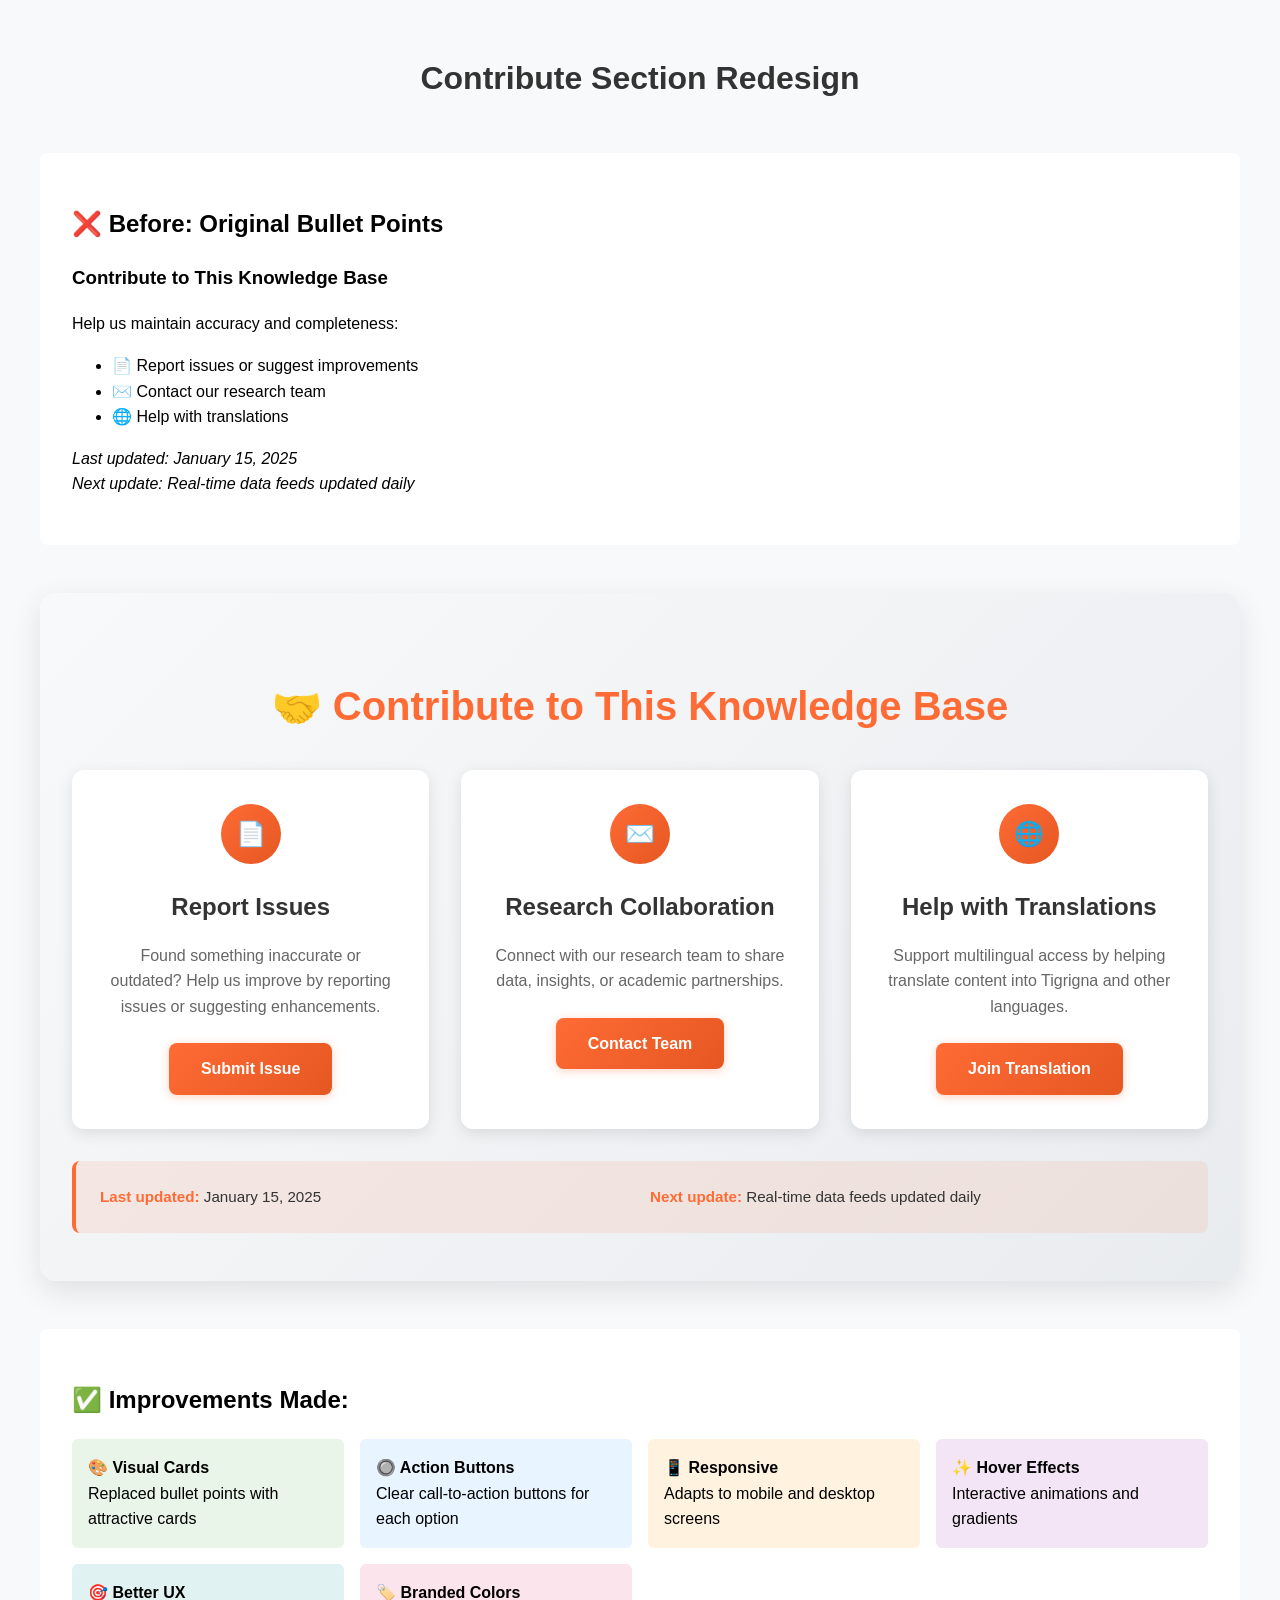
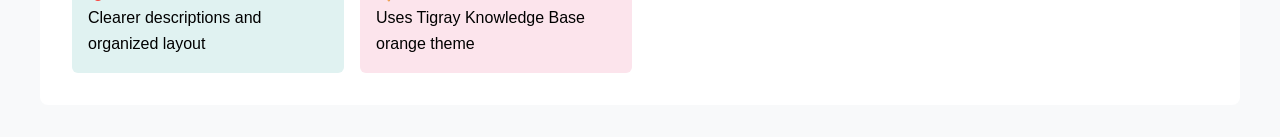
==== docs/contribute-test.html @ ef5b1fa2 "Redesign contribute section with modern card layout - Replace bullet point list with attractive inte" ====
<!DOCTYPE html>
<html lang="en">
<head>
    <meta charset="UTF-8">
    <meta name="viewport" content="width=device-width, initial-scale=1.0">
    <title>Contribute Section Test - Tigray Knowledge Base</title>
    <link rel="stylesheet" href="assets/css/enhanced.css">
    <style>
        body {
            font-family: 'Inter', -apple-system, BlinkMacSystemFont, 'Segoe UI', Roboto, sans-serif;
            margin: 0;
            padding: 2rem;
            background: #f8f9fa;
            line-height: 1.6;
        }
        .container {
            max-width: 1200px;
            margin: 0 auto;
        }
        /* Material Design Icons simulation */
        .contribute-icon {
            display: flex;
            align-items: center;
            justify-content: center;
            width: 60px;
            height: 60px;
            background: linear-gradient(135deg, #ff6b35, #e55722);
            border-radius: 50%;
            margin: 0 auto 1rem;
            color: white;
            font-size: 1.5rem;
            font-weight: bold;
        }
    </style>
</head>
<body>
    <div class="container">
        <h1 style="text-align: center; color: #333; margin-bottom: 3rem;">Contribute Section Redesign</h1>
        
        <!-- Original problematic version -->
        <div style="background: white; padding: 2rem; border-radius: 8px; margin-bottom: 3rem;">
            <h2>❌ Before: Original Bullet Points</h2>
            <h3>Contribute to This Knowledge Base</h3>
            <p>Help us maintain accuracy and completeness:</p>
            <ul>
                <li>📄 Report issues or suggest improvements</li>
                <li>✉️ Contact our research team</li>
                <li>🌐 Help with translations</li>
            </ul>
            <p><em>Last updated: January 15, 2025</em><br>
            <em>Next update: Real-time data feeds updated daily</em></p>
        </div>

        <!-- New redesigned version -->
        <div class="contribute-section">
            <h2>🤝 Contribute to This Knowledge Base</h2>
            
            <div class="contribute-grid">
                <div class="contribute-card">
                    <div class="contribute-icon">📄</div>
                    <h3>Report Issues</h3>
                    <p>Found something inaccurate or outdated? Help us improve by reporting issues or suggesting enhancements.</p>
                    <a href="#" class="contribute-btn">Submit Issue</a>
                </div>
                
                <div class="contribute-card">
                    <div class="contribute-icon">✉️</div>
                    <h3>Research Collaboration</h3>
                    <p>Connect with our research team to share data, insights, or academic partnerships.</p>
                    <a href="#" class="contribute-btn">Contact Team</a>
                </div>
                
                <div class="contribute-card">
                    <div class="contribute-icon">🌐</div>
                    <h3>Help with Translations</h3>
                    <p>Support multilingual access by helping translate content into Tigrigna and other languages.</p>
                    <a href="#" class="contribute-btn">Join Translation</a>
                </div>
            </div>

            <div class="update-info">
                <div class="update-item">
                    <strong>Last updated:</strong> January 15, 2025
                </div>
                <div class="update-item">
                    <strong>Next update:</strong> Real-time data feeds updated daily
                </div>
            </div>
        </div>

        <!-- Features showcase -->
        <div style="background: white; padding: 2rem; border-radius: 8px; margin-top: 3rem;">
            <h2>✅ Improvements Made:</h2>
            <div style="display: grid; grid-template-columns: repeat(auto-fit, minmax(250px, 1fr)); gap: 1rem;">
                <div style="padding: 1rem; background: #e8f5e8; border-radius: 6px;">
                    <strong>🎨 Visual Cards</strong><br>
                    Replaced bullet points with attractive cards
                </div>
                <div style="padding: 1rem; background: #e8f4ff; border-radius: 6px;">
                    <strong>🔘 Action Buttons</strong><br>
                    Clear call-to-action buttons for each option
                </div>
                <div style="padding: 1rem; background: #fff3e0; border-radius: 6px;">
                    <strong>📱 Responsive</strong><br>
                    Adapts to mobile and desktop screens
                </div>
                <div style="padding: 1rem; background: #f3e5f5; border-radius: 6px;">
                    <strong>✨ Hover Effects</strong><br>
                    Interactive animations and gradients
                </div>
                <div style="padding: 1rem; background: #e0f2f1; border-radius: 6px;">
                    <strong>🎯 Better UX</strong><br>
                    Clearer descriptions and organized layout
                </div>
                <div style="padding: 1rem; background: #fce4ec; border-radius: 6px;">
                    <strong>🏷️ Branded Colors</strong><br>
                    Uses Tigray Knowledge Base orange theme
                </div>
            </div>
        </div>
    </div>
</body>
</html>
---- docs/assets/css/enhanced.css ----
/* Enhanced styles for Tigray Knowledge Base */

/* Hero sections and landing page enhancements */
.hero-section {
    background: linear-gradient(135deg, #1e3a8a 0%, #3b82f6 100%);
    color: white;
    padding: 3rem 2rem;
    text-align: center;
    border-radius: 8px;
    margin: 2rem 0;
}

.hero-section h1 {
    font-size: 3.5rem;
    font-weight: 700;
    margin-bottom: 1rem;
    text-shadow: 2px 2px 4px rgba(0,0,0,0.3);
}

.hero-section .subtitle {
    font-size: 1.3rem;
    opacity: 0.9;
    margin-bottom: 2rem;
}

/* Stats cards */
.stats-grid {
    display: grid;
    grid-template-columns: repeat(auto-fit, minmax(250px, 1fr));
    gap: 1.5rem;
    margin: 2rem 0;
}

.stat-card {
    background: var(--md-default-bg-color);
    border: 1px solid var(--md-default-fg-color--lighter);
    border-radius: 8px;
    padding: 1.5rem;
    text-align: center;
    transition: transform 0.2s ease, box-shadow 0.2s ease;
}

.stat-card:hover {
    transform: translateY(-4px);
    box-shadow: 0 8px 25px rgba(0,0,0,0.1);
}

.stat-number {
    font-size: 2.5rem;
    font-weight: 700;
    color: var(--md-primary-fg-color);
    display: block;
}

.stat-label {
    font-size: 0.9rem;
    color: var(--md-default-fg-color--light);
    text-transform: uppercase;
    letter-spacing: 0.5px;
}

/* Content grid layouts */
.content-grid {
    display: grid;
    grid-template-columns: repeat(auto-fit, minmax(300px, 1fr));
    gap: 2rem;
    margin: 2rem 0;
}

.feature-card {
    background: var(--md-default-bg-color);
    border: 1px solid var(--md-default-fg-color--lightest);
    border-radius: 8px;
    padding: 1.5rem;
    transition: all 0.3s ease;
}

.feature-card:hover {
    border-color: var(--md-primary-fg-color);
    box-shadow: 0 4px 20px rgba(59, 130, 246, 0.15);
}

.feature-card h3 {
    margin-top: 0;
    color: var(--md-primary-fg-color);
}

/* Chart containers */
.chart-container {
    background: var(--md-default-bg-color);
    border: 1px solid var(--md-default-fg-color--lightest);
    border-radius: 8px;
    padding: 1rem;
    margin: 1.5rem 0;
    overflow: hidden;
}

.chart-title {
    font-size: 1.1rem;
    font-weight: 600;
    margin-bottom: 1rem;
    text-align: center;
    color: var(--md-default-fg-color);
}

/* Data table enhancements */
.data-table {
    width: 100%;
    border-collapse: collapse;
    margin: 1.5rem 0;
    background: var(--md-default-bg-color);
}

.data-table th,
.data-table td {
    padding: 0.75rem 1rem;
    text-align: left;
    border-bottom: 1px solid var(--md-default-fg-color--lightest);
}

.data-table th {
    background: var(--md-code-bg-color);
    font-weight: 600;
    color: var(--md-default-fg-color);
}

.data-table tr:hover {
    background: var(--md-code-bg-color);
}

/* Memorial and sensitive content styling */
.memorial-section {
    border-left: 4px solid #dc3545;
    padding-left: 1.5rem;
    margin: 2rem 0;
    background: rgba(220, 53, 69, 0.05);
    border-radius: 0 8px 8px 0;
}

.memorial-section h3 {
    color: #dc3545;
    margin-top: 0;
}

.victim-card {
    background: white;
    border: 1px solid #dee2e6;
    border-radius: 8px;
    padding: 1rem;
    margin: 1rem 0;
    box-shadow: 0 2px 4px rgba(0,0,0,0.1);
}

.victim-name {
    font-weight: 600;
    font-size: 1.1rem;
    margin-bottom: 0.5rem;
}

.victim-details {
    font-size: 0.9rem;
    color: #6c757d;
}

/* Timeline styles */
.timeline {
    position: relative;
    padding-left: 2rem;
}

.timeline::before {
    content: '';
    position: absolute;
    left: 1rem;
    top: 0;
    bottom: 0;
    width: 2px;
    background: var(--md-primary-fg-color);
}

.timeline-item {
    position: relative;
    margin-bottom: 2rem;
    padding-left: 2rem;
}

.timeline-item::before {
    content: '';
    position: absolute;
    left: -0.5rem;
    top: 0.5rem;
    width: 1rem;
    height: 1rem;
    border-radius: 50%;
    background: var(--md-primary-fg-color);
}

.timeline-date {
    font-weight: 600;
    color: var(--md-primary-fg-color);
    font-size: 0.9rem;
}

/* Progress indicators */
.progress-bar {
    width: 100%;
    height: 8px;
    background: var(--md-default-fg-color--lightest);
    border-radius: 4px;
    overflow: hidden;
    margin: 0.5rem 0;
}

.progress-fill {
    height: 100%;
    background: linear-gradient(90deg, #28a745, #20c997);
    transition: width 0.5s ease;
}

/* Status indicators */
.status-indicator {
    display: inline-block;
    padding: 0.25rem 0.75rem;
    border-radius: 12px;
    font-size: 0.8rem;
    font-weight: 600;
    text-transform: uppercase;
}

.status-operational { background: #d4edda; color: #155724; }
.status-limited { background: #fff3cd; color: #856404; }
.status-disrupted { background: #f8d7da; color: #721c24; }
.status-unknown { background: #e2e3e5; color: #383d41; }

/* Download and button enhancements */
.download-grid {
    display: grid;
    grid-template-columns: repeat(auto-fit, minmax(280px, 1fr));
    gap: 1.5rem;
    margin: 2rem 0;
}

.download-card {
    border: 1px solid var(--md-default-fg-color--lightest);
    border-radius: 8px;
    padding: 1.5rem;
    background: var(--md-default-bg-color);
    transition: all 0.3s ease;
}

.download-card:hover {
    border-color: var(--md-primary-fg-color);
    box-shadow: 0 4px 15px rgba(59, 130, 246, 0.1);
}

/* Map and geographic content */
.map-container {
    width: 100%;
    height: 400px;
    border-radius: 8px;
    overflow: hidden;
    margin: 1.5rem 0;
    border: 1px solid var(--md-default-fg-color--lightest);
}

/* Responsive design improvements */
@media (max-width: 768px) {
    .hero-section h1 {
        font-size: 2.5rem;
    }
    
    .stats-grid {
        grid-template-columns: repeat(auto-fit, minmax(200px, 1fr));
        gap: 1rem;
    }
    
    .content-grid {
        grid-template-columns: 1fr;
        gap: 1rem;
    }
    
    .chart-container {
        padding: 0.75rem;
    }
}

/* Dark mode adjustments */
[data-md-color-scheme="slate"] .hero-section {
    background: linear-gradient(135deg, #1e293b 0%, #334155 100%);
}

[data-md-color-scheme="slate"] .stat-card,
[data-md-color-scheme="slate"] .feature-card,
[data-md-color-scheme="slate"] .download-card {
    background: var(--md-code-bg-color);
    border-color: var(--md-default-fg-color--lighter);
}

[data-md-color-scheme="slate"] .victim-card {
    background: var(--md-code-bg-color);
    border-color: var(--md-default-fg-color--lighter);
}

/* Print styles */
@media print {
    .hero-section {
        background: none !important;
        color: black !important;
        border: 1px solid #ccc;
    }
    
    .stat-card,
    .feature-card {
        break-inside: avoid;
        border: 1px solid #ccc;
    }
    
    .chart-container {
        break-inside: avoid;
    }
}

/* Accessibility improvements */
.skip-link {
    position: absolute;
    top: -40px;
    left: 6px;
    background: var(--md-primary-fg-color);
    color: white;
    padding: 8px;
    text-decoration: none;
    z-index: 1000;
}

.skip-link:focus {
    top: 6px;
}

/* Focus indicators */
.feature-card:focus-within,
.stat-card:focus-within,
.download-card:focus-within {
    outline: 2px solid var(--md-primary-fg-color);
    outline-offset: 2px;
}

/* High contrast mode support */
@media (prefers-contrast: high) {
    .hero-section {
        background: #000;
        color: #fff;
        border: 2px solid #fff;
    }
    
    .stat-card,
    .feature-card {
        border: 2px solid var(--md-default-fg-color);
    }
}

/* Reduced motion support */
@media (prefers-reduced-motion: reduce) {
    .stat-card,
    .feature-card,
    .download-card {
        transition: none;
    }
    
    .progress-fill {
        transition: none;
    }
}

/* Interactive Charts */
.chart-container {
    margin: 2rem 0;
    border: 1px solid var(--md-default-fg-color--lighter);
    border-radius: 8px;
    background: var(--md-default-bg-color);
    overflow: hidden;
    box-shadow: 0 2px 10px rgba(0, 0, 0, 0.1);
}

.chart-header {
    padding: 1rem 1.5rem;
    background: var(--md-primary-fg-color--light);
    border-bottom: 1px solid var(--md-default-fg-color--lighter);
}

.chart-title {
    margin: 0;
    font-size: 1.2rem;
    font-weight: 500;
    color: var(--md-default-fg-color);
}

.chart-content {
    position: relative;
    min-height: 400px;
}

.chart-loading {
    display: flex;
    align-items: center;
    justify-content: center;
    min-height: 400px;
    color: var(--md-default-fg-color--light);
    font-size: 1rem;
}

.chart-loading:before {
    content: "";
    width: 20px;
    height: 20px;
    border: 2px solid var(--md-default-fg-color--lighter);
    border-top: 2px solid var(--md-primary-fg-color);
    border-radius: 50%;
    animation: spin 1s linear infinite;
    margin-right: 0.5rem;
}

.chart-error {
    display: flex;
    align-items: center;
    justify-content: center;
    min-height: 400px;
    color: var(--md-typeset-color);
    background: #fff3cd;
    border: 1px solid #ffeaa7;
    border-radius: 4px;
    margin: 1rem;
    padding: 1rem;
    text-align: center;
}

.chart-actions {
    padding: 0.75rem 1.5rem;
    border-top: 1px solid var(--md-default-fg-color--lighter);
    background: var(--md-code-bg-color);
    display: flex;
    justify-content: flex-end;
    gap: 0.5rem;
}

.chart-download-btn {
    background: var(--md-primary-fg-color);
    color: white;
    border: none;
    padding: 0.5rem 1rem;
    border-radius: 4px;
    cursor: pointer;
    font-size: 0.875rem;
    transition: background-color 0.2s ease;
}

.chart-download-btn:hover {
    background: var(--md-primary-fg-color--dark);
}

.chart-download-btn:disabled {
    background: var(--md-default-fg-color--lighter);
    cursor: not-allowed;
}

@keyframes spin {
    0% { transform: rotate(0deg); }
    100% { transform: rotate(360deg); }
}

/* Chart responsiveness */
@media (max-width: 768px) {
    .chart-container {
        margin: 1rem 0;
    }
    
    .chart-header {
        padding: 0.75rem 1rem;
    }
    
    .chart-title {
        font-size: 1rem;
    }
    
    .chart-actions {
        padding: 0.5rem 1rem;
    }
    
    .chart-download-btn {
        font-size: 0.8rem;
        padding: 0.4rem 0.8rem;
    }
}

/* Contribute section styling */
.contribute-section {
    background: linear-gradient(135deg, #f8f9fa 0%, #e9ecef 100%);
    padding: 3rem 2rem;
    border-radius: 16px;
    margin: 3rem 0;
    box-shadow: 0 10px 30px rgba(0,0,0,0.1);
}

.contribute-section h2 {
    text-align: center;
    color: #ff6b35;
    font-size: 2.5rem;
    margin-bottom: 2rem;
    font-weight: 700;
}

.contribute-grid {
    display: grid;
    grid-template-columns: repeat(auto-fit, minmax(300px, 1fr));
    gap: 2rem;
    margin: 2rem 0;
}

.contribute-card {
    background: white;
    border-radius: 12px;
    padding: 2rem;
    text-align: center;
    box-shadow: 0 4px 15px rgba(0,0,0,0.1);
    transition: transform 0.3s ease, box-shadow 0.3s ease;
    border: 2px solid transparent;
}

.contribute-card:hover {
    transform: translateY(-5px);
    box-shadow: 0 8px 25px rgba(255,107,53,0.2);
    border-color: #ff6b35;
}

.contribute-icon {
    font-size: 3rem;
    color: #ff6b35;
    margin-bottom: 1rem;
}

.contribute-card h3 {
    color: #333;
    font-size: 1.5rem;
    font-weight: 600;
    margin-bottom: 1rem;
}

.contribute-card p {
    color: #666;
    line-height: 1.6;
    margin-bottom: 1.5rem;
    font-size: 1rem;
}

.contribute-btn {
    display: inline-block;
    background: linear-gradient(135deg, #ff6b35 0%, #e55722 100%);
    color: white !important;
    padding: 0.8rem 2rem;
    border-radius: 8px;
    text-decoration: none;
    font-weight: 600;
    font-size: 1rem;
    transition: all 0.3s ease;
    box-shadow: 0 2px 10px rgba(255,107,53,0.3);
}

.contribute-btn:hover {
    background: linear-gradient(135deg, #e55722 0%, #d84315 100%);
    transform: translateY(-2px);
    box-shadow: 0 4px 15px rgba(255,107,53,0.4);
    color: white !important;
}

.update-info {
    display: grid;
    grid-template-columns: repeat(auto-fit, minmax(250px, 1fr));
    gap: 1rem;
    margin-top: 2rem;
    padding: 1.5rem;
    background: rgba(255,107,53,0.1);
    border-radius: 8px;
    border-left: 4px solid #ff6b35;
}

.update-item {
    color: #333;
    font-size: 0.95rem;
}

.update-item strong {
    color: #ff6b35;
    font-weight: 600;
}

/* Responsive design for contribute section */
@media (max-width: 768px) {
    .contribute-section {
        padding: 2rem 1rem;
        margin: 2rem 0;
    }
    
    .contribute-section h2 {
        font-size: 2rem;
    }
    
    .contribute-grid {
        grid-template-columns: 1fr;
        gap: 1.5rem;
    }
    
    .contribute-card {
        padding: 1.5rem;
    }
    
    .update-info {
        grid-template-columns: 1fr;
        padding: 1rem;
    }
}
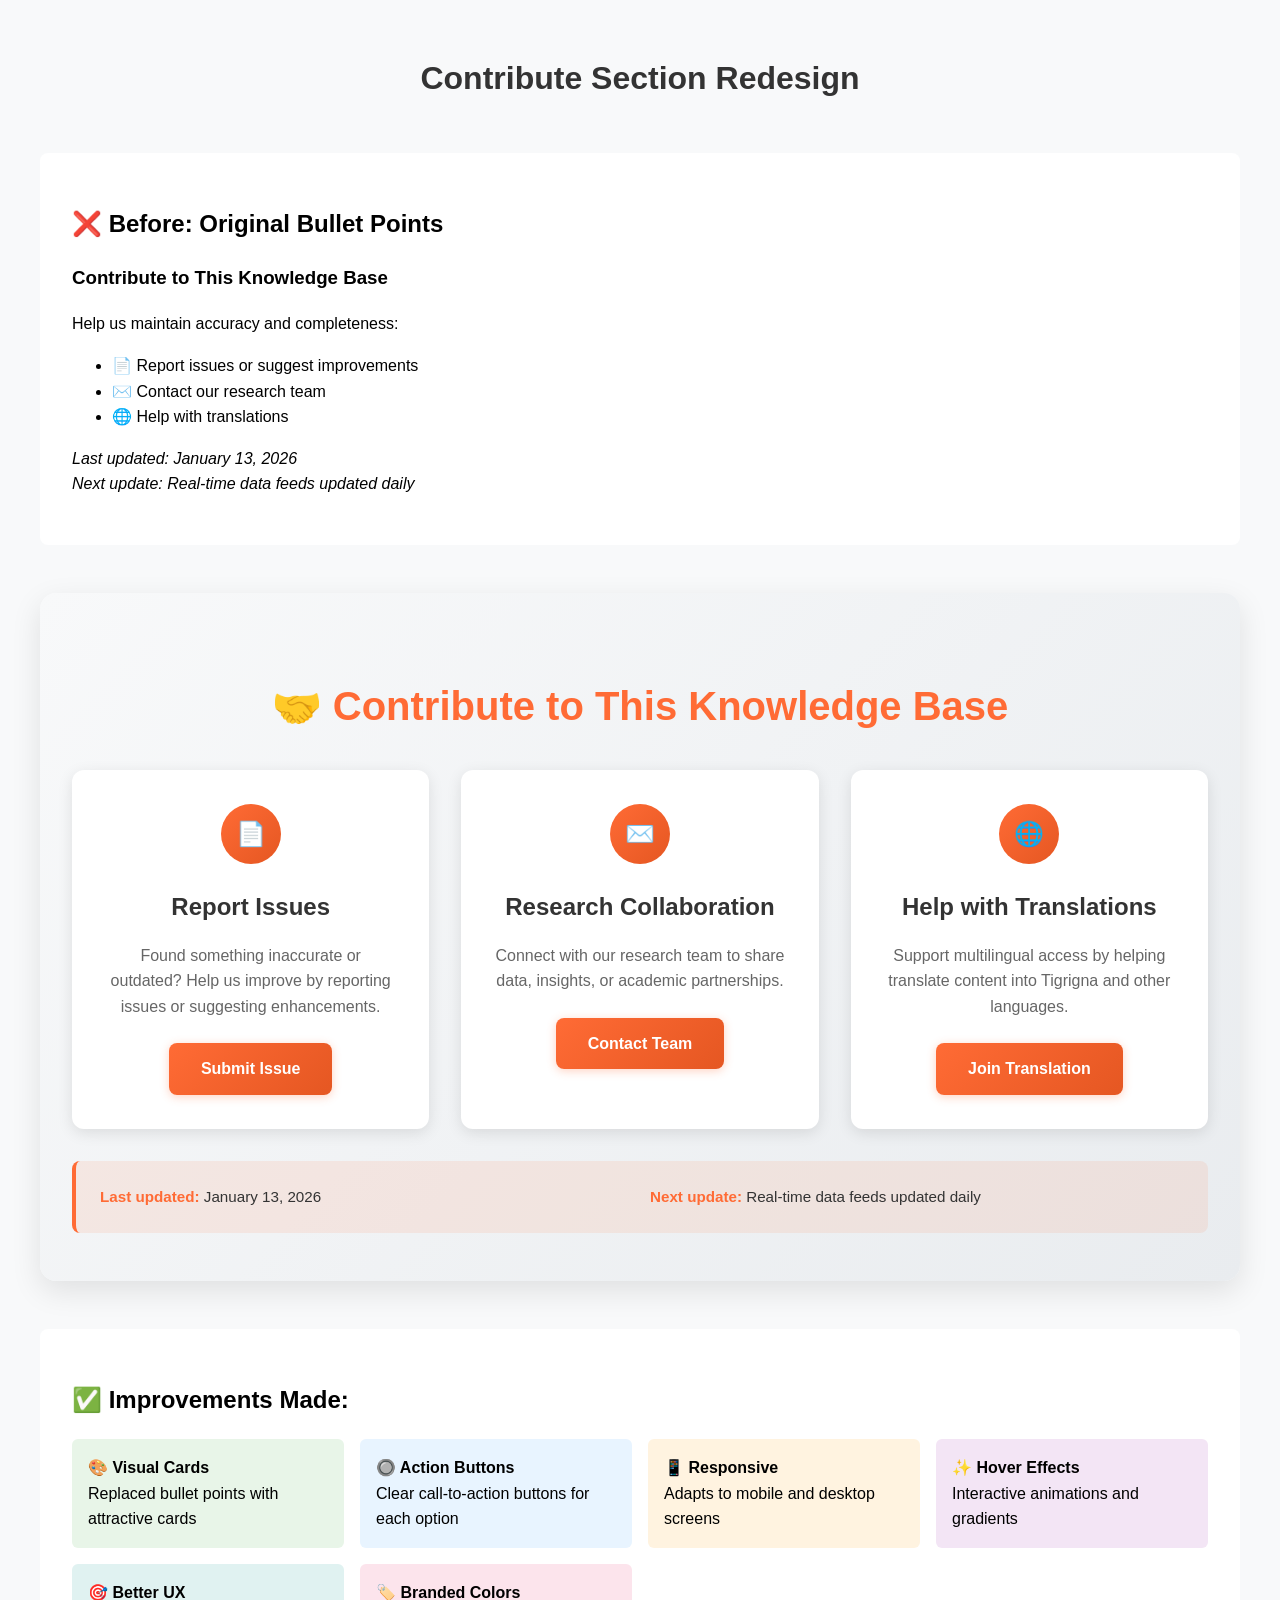
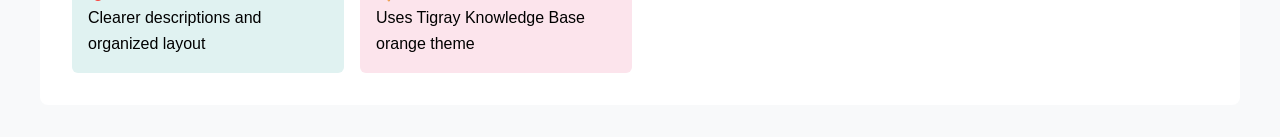
==== commit 4524171a: "Update situation report, legal, and info pages for January 2026 crisis; update mkdocs config and met" ====
--- a/docs/contribute-test.html
+++ b/docs/contribute-test.html
@@ -47,7 +47,7 @@
                 <li>✉️ Contact our research team</li>
                 <li>🌐 Help with translations</li>
             </ul>
-            <p><em>Last updated: January 15, 2025</em><br>
+            <p><em>Last updated: January 13, 2026</em><br>
             <em>Next update: Real-time data feeds updated daily</em></p>
         </div>
 
@@ -80,7 +80,7 @@
 
             <div class="update-info">
                 <div class="update-item">
-                    <strong>Last updated:</strong> January 15, 2025
+                    <strong>Last updated:</strong> January 13, 2026
                 </div>
                 <div class="update-item">
                     <strong>Next update:</strong> Real-time data feeds updated daily
